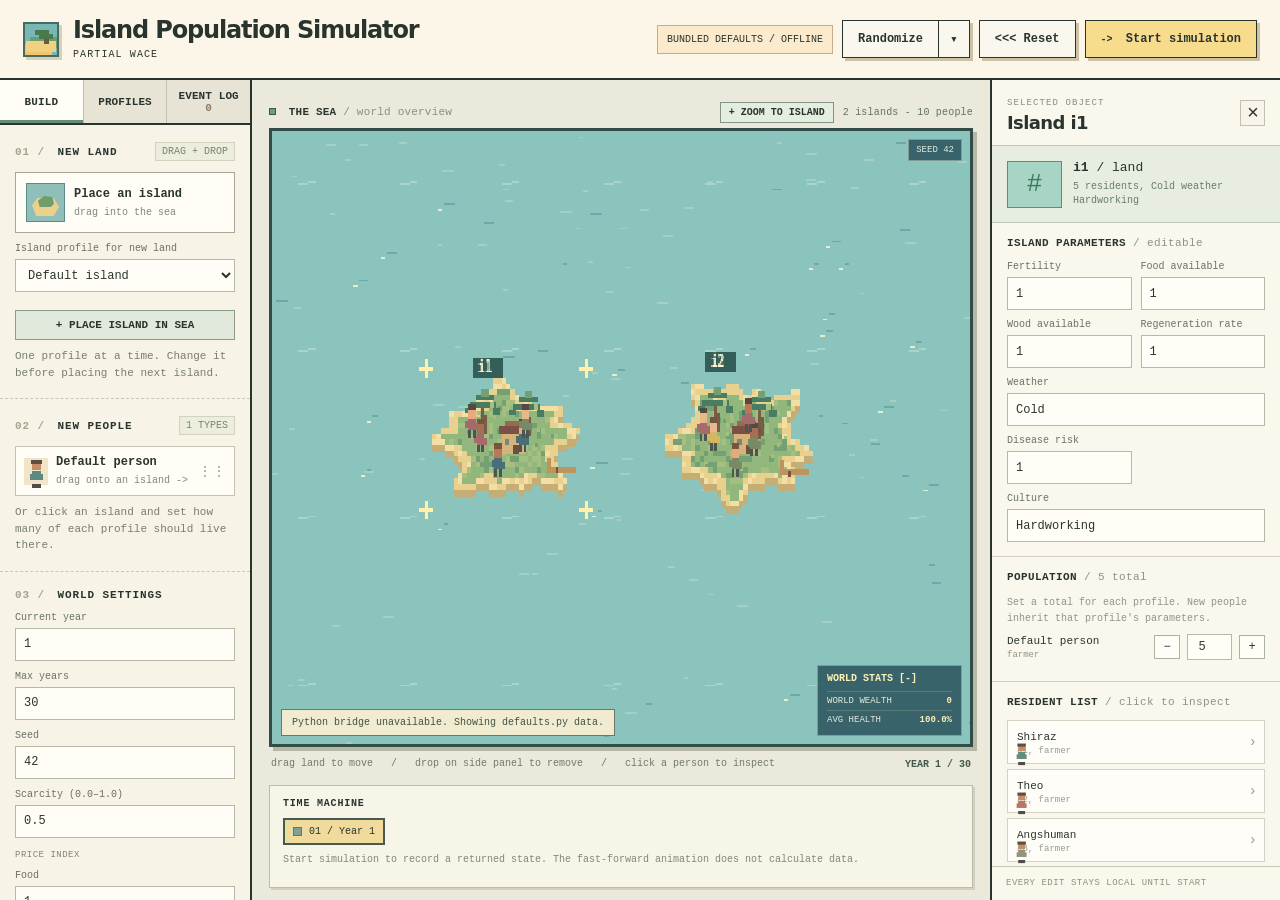
==== src/index.html @ 47e4a6b8 "Reorganisation. Unifying the team's work and beginning to work on the 'new backend'" ====
<!doctype html>
<html lang="en">
<head>
  <meta charset="UTF-8" />
  <meta name="viewport" content="width=device-width, initial-scale=1" />
  <meta name="theme-color" content="#f4eedc" />
  <title>Partial Wace Island Simulator</title>
  <link rel="stylesheet" href="./styles.css" />
</head>
<body>
  <div id="app">
    <header class="masthead">
      <div class="brand"><div class="brand-stamp" aria-hidden="true"><i></i><i></i><i></i></div><div><h1>Island Population Simulator</h1><div class="subbrand">PARTIAL WACE</div></div></div>
      <div class="header-actions">
        <div id="connectionStatus" class="status-tag">CONNECTING...</div>

        <div class="randomize-wrap">
          <button id="randomizeBtn" class="btn btn-subtle" type="button">
            Randomize
          </button>

          <button
            id="randomizeOptionsBtn"
            class="randomize-options"
            type="button"
            aria-label="Randomizer settings"
            aria-expanded="false"
            aria-controls="randomizePanel"
          >▾</button>

          <div id="randomizePanel" class="randomize-panel" hidden></div>
        </div>

        <button id="resetBtn" class="btn btn-subtle" type="button"><<< Reset</button>
        <button id="startBtn" class="btn btn-start" type="button">
          <span class="play-icon">>>></span> Start simulation
        </button>
      </div>
    </header>
    <main class="workspace">
      <aside class="sidebar sidebar-left" id="leftPanel">
        <nav class="side-tabs" aria-label="Workspace tabs">
          <button class="tab active" data-tab="build" type="button">BUILD</button>
          <button class="tab" data-tab="profiles" type="button">PROFILES</button>
          <button class="tab" data-tab="events" type="button">EVENT LOG <span id="logCount" class="tab-count">0</span></button>
        </nav>
        <div id="leftContent" class="side-scroll"></div>
      </aside>
      <section class="center-stage" aria-label="Island simulation">
        <div class="map-head">
          <div>
            <span class="map-light"></span>
            <b>THE SEA</b>
            <span class="dim">/ world overview</span>
          </div>

          <div class="map-head-right">
            <button id="zoomBtn" class="small-btn" type="button" disabled>
              + ZOOM TO ISLAND
            </button>

            <div id="mapSummary" class="map-meta">
              0 islands, 0 people
            </div>
          </div>
        </div>
        <div id="mapFrame" class="map-frame" tabindex="0" aria-label="Editable pixel art map. Drop island or people profiles here. Drag islands to move or into a sidebar to delete.">
          <canvas id="seaCanvas" width="480" height="330" aria-label="Pixel map of the islands"></canvas>
          <div id="mapMessage" class="map-message" hidden></div>
          <div id="mapCorner" class="map-corner">WORLD 01, NOT RUNNING</div>          
          <div id="worldStats" class="world-stats">

            <button
              id="worldStatsToggle"
              class="world-stats-toggle"
              type="button"
              aria-expanded="true"
              aria-controls="worldStatsBody"
            >
              WORLD STATS [-]
            </button>

            <div id="worldStatsBody" class="world-stats-body">

              <div>
                <span>WORLD WEALTH</span>
                <strong id="worldWealth">0</strong>
              </div>

              <div>
                <span>AVG HEALTH</span>
                <strong id="worldHealth">-</strong>
              </div>

            </div>

          </div>
          <div id="mapLoading" class="sim-overlay" hidden><span class="blink">» »</span> SIMULATING <span class="blink">» »</span><small>Waiting for a new state from Python...</small></div>
          <div id="emptyHint" class="empty-hint" hidden>DRAG AN ISLAND HERE<br/><span>OR USE THE + PLACE BUTTON</span></div>
        </div>
        <div class="map-foot"><div class="map-foot-help">drag land to move &nbsp; / &nbsp; drop on side panel to remove &nbsp; / &nbsp; click a person to inspect</div><div id="yearLabel">YEAR 1 / 30</div></div>
        <div class="timeline-panel">
          <div class="timeline-header"><div><b>TIME MACHINE</b></div><button id="restoreBtn" class="small-btn" hidden>RESTORE THIS STATE</button></div>
          <div id="timeline" class="timeline"></div>
          <div id="timelineNote" class="timeline-note">Start the simulation to make a new snapshot. The little people are only actors; Python decides what happens.</div>
        </div>
      </section>
      <aside class="sidebar sidebar-right" id="rightPanel">
        <div class="inspector-top"><div><span class="eyebrow">SELECTED OBJECT</span><h2 id="inspectorTitle">Inspector</h2></div><button id="closeInspector" title="Clear selection" type="button">×</button></div>
        <div class="side-scroll" id="inspectorContent"></div>
        <div class="side-footer" id="inspectFoot">CLICK A PATCH OF LAND TO EDIT</div>
      </aside>
    </main>
    <div id="toast" class="toast" role="status" aria-live="polite" hidden></div>
  </div>
  <script type="module" src="./app.js"></script>
</body>
</html>
---- src/styles.css ----
:root{--paper:#f7f2e4;--paper2:#efe9d5;--ink:#2a342e;--muted:#777e72;--edge:#c2c1af;--deep:#405d58;--sea:#79b5b0;--accent:#e3b966;--lemon:#f7dc8e;--rose:#cf8a76;--white:#fffdf6;--light:#e3decf;--mono:ui-monospace,SFMono-Regular,Consolas,"Liberation Mono",monospace;--sans:system-ui,-apple-system,BlinkMacSystemFont,"Segoe UI",sans-serif}
*{box-sizing:border-box}html,body{height:100%;margin:0}body{background:var(--paper);color:var(--ink);font-family:var(--sans);font-size:13px}button,input,select,textarea{font:inherit}button{color:inherit;cursor:pointer}button:disabled{cursor:not-allowed;opacity:.45}button:focus-visible,input:focus-visible,select:focus-visible,textarea:focus-visible{outline:2px solid #326a87;outline-offset:2px}#app{height:100vh;min-height:640px;display:flex;flex-direction:column}.masthead{height:80px;min-height:80px;border-bottom:2px solid var(--ink);display:flex;align-items:center;justify-content:space-between;padding:0 23px;gap:12px;background:#fbf6e7}.brand{display:flex;align-items:center;gap:14px}.brand h1{font-size:24px;line-height:1.05;letter-spacing:-1.15px;font-weight:850;margin:0}.brand-star{font:16px var(--mono);vertical-align:top;color:#b17e50;margin-left:6px}.brand-stamp{height:35px;width:36px;position:relative;background:#79b7b7;border:2px solid #466b61;box-shadow:3px 3px 0 #d7d0b8;overflow:hidden}.brand-stamp i{display:block;position:absolute;width:30px;height:11px;background:#f0d181;bottom:3px;left:1px;box-shadow:4px -4px 0 #6a9e71,-4px 3px 0 #f2c56d}.brand-stamp i:nth-child(2){height:11px;width:5px;background:#705840;left:19px;bottom:11px;box-shadow:none}.brand-stamp i:nth-child(3){height:5px;width:14px;background:#487b4c;left:10px;bottom:20px;box-shadow:4px 4px 0 #487b4c}.subbrand{font:10px var(--mono);letter-spacing:1.1px;margin-top:5px}.ver{color:var(--muted)}.header-actions{display:flex;align-items:center;gap:9px}.status-tag{font:10px var(--mono);border:1px solid var(--edge);padding:8px 9px;background:#e6e4d7;white-space:nowrap}.status-tag.online{background:#dcebd8;border-color:#9fac9d}.status-tag.offline{background:#fbebcc;border-color:#c7ad83}.status-tag.busy{background:#dae4e4;border-color:#90afae}.btn{border:1.5px solid var(--ink);padding:11px 15px;font-family:var(--mono);font-size:12px;font-weight:700;box-shadow:3px 3px 0 #ccc2a5;white-space:nowrap;border-radius:0}.btn:active{box-shadow:0 0 0;transform:translate(2px,2px)}.btn-subtle{background:#faf8ee}.btn-start{background:var(--lemon);min-width:164px}.btn-start:hover{background:#ffdf7a}.play-icon{margin-right:6px;font-size:10px}
.workspace{display:grid;grid-template-columns:252px minmax(0,1fr) 290px;min-height:0;flex:1}.sidebar{min-width:0;background:#f7f3e7;display:flex;flex-direction:column;min-height:0}.sidebar-left{border-right:2px solid var(--ink)}.sidebar-right{border-left:2px solid var(--ink);background:#faf7ed}.side-tabs{display:flex;flex-wrap:nowrap;border-bottom:2px solid var(--ink);height:45px;min-height:45px}.tab{background:#e8e4d5;border:0;border-right:1px solid #c4c0b0;flex:1;min-width:0;font:700 11px var(--mono);letter-spacing:.1px}.tab:last-child{border-right:0}.tab.active{background:var(--white);box-shadow:inset 0 -3px 0 #658b72}.tab-count{color:#8e7865}.side-scroll{overflow:auto;min-height:0;flex:1;scrollbar-width:thin;scrollbar-color:#b5b3a5 transparent}.side-footer{border-top:1px solid #c9c7b8;padding:11px 14px;font:9px var(--mono);letter-spacing:.5px;color:#8e907d;min-height:34px}.section{padding:17px 15px;border-bottom:1px dashed #c9c8b8}.section-head{display:flex;justify-content:space-between;align-items:center;margin-bottom:11px;gap:8px}.section-title{font:700 11px var(--mono);letter-spacing:.9px}.section-title .num{color:#a2a58f;margin-right:5px}.section-note{font:11px/1.5 var(--mono);color:var(--muted);margin:8px 0 0}.place-card{background:#fffdf5;border:1.5px solid #a6a795;padding:10px;display:flex;gap:9px;align-items:center;cursor:grab;user-select:none}.place-card:active,.person-tool:active{cursor:grabbing}.place-card:hover,.person-tool:hover{background:#fbf3d9;border-color:#6f7d66}.tile-icon{width:39px;height:39px;min-width:39px;position:relative;overflow:hidden;background:#8fbfb8;border:1px solid #5a8d89;image-rendering:pixelated}.tile-icon.land:before{content:"";position:absolute;width:27px;height:18px;background:#ead18c;left:5px;top:14px;clip-path:polygon(0 40%,20% 0,80% 0,100% 50%,80% 100%,15% 100%)}.tile-icon.land:after{content:"";position:absolute;left:11px;top:12px;width:16px;height:11px;background:#719d6b;clip-path:polygon(10% 100%,0 40%,40% 0,90% 10%,100% 70%,80% 100%)}.tile-icon.person{background:#f1deae;border-color:#bbb396}.tile-icon.person:before{content:"";position:absolute;top:8px;left:14px;width:10px;height:9px;background:#d9966d;box-shadow:0 9px 0 #597c74,-5px 11px 0 -1px #597c74,5px 11px 0 -1px #597c74,0 19px 0 -2px #494b43}.tile-icon.person:after{content:"";position:absolute;top:5px;left:14px;height:5px;width:11px;background:#594c3b}.place-card strong,.person-tool strong{font:700 12px var(--mono);display:block}.place-card small,.person-tool small{font:10px/1.3 var(--mono);color:#83877c;display:block;margin-top:5px}.row-field{display:block;margin:10px 0}.field-label{font:10px var(--mono);color:#6a7167;display:block;margin-bottom:5px}.field-input{height:33px;width:100%;padding:6px 8px;background:#fffdf6;border:1px solid #b7b9a7;border-radius:0;color:var(--ink);min-width:0;font:12px var(--mono)}.field-input:disabled{background:#ebe9df}.field-input:focus{border-color:#47808c;outline:1px solid #47808c}.full-btn{width:100%;background:#e1e9dc;border:1px solid #8b9d87;padding:8px 9px;text-align:center;font:700 11px var(--mono);margin-top:8px}.full-btn:hover{background:#d1e3d0}.tiny-btn{background:var(--white);border:1px solid #abb1a3;padding:4px 7px;font:12px var(--mono);min-width:26px}.tiny-btn:hover{background:var(--lemon)}.tiny-btn.danger:hover{background:#f4c6b8}.person-tool{background:#fffdf5;border:1px solid #c4c3b1;padding:8px;display:flex;gap:8px;align-items:center;margin-bottom:6px;cursor:grab}.person-tool .mini-person{position:relative;display:block;min-width:24px;width:24px;height:27px;background:#f0e5c9}.mini-person:after{content:"";position:absolute;top:4px;left:8px;background:var(--skin,#c78d69);width:9px;height:8px;box-shadow:0 9px 0 var(--shirt,#6c9486),-3px 11px 0 -1px var(--shirt,#6c9486),3px 11px 0 -1px var(--shirt,#6c9486),-2px 20px 0 -2px #504c48,2px 20px 0 -2px #504c48}.mini-person:before{content:"";position:absolute;top:2px;left:7px;background:var(--hair,#5d4e41);width:11px;height:4px;z-index:1}.grow{flex:1;min-width:0}.ellipsis{white-space:nowrap;overflow:hidden;text-overflow:ellipsis}.divider-line{border-top:1px dashed #c4c5b7;margin:12px 0}.muted{color:var(--muted)}.eyebrow{font:9px var(--mono);letter-spacing:1.1px;color:#888d7c}.profile-row{padding:10px;border:1px solid #c3c1b0;background:#fffdf5;margin-bottom:7px}.profile-header{display:flex;justify-content:space-between;gap:8px;align-items:center}.profile-kind{font:9px var(--mono);background:#e9e9dd;padding:3px 5px;color:#696e5d}.profile-actions{display:flex;gap:4px}.profile-form{padding-top:8px}.profile-form label{margin-top:7px}.profile-meta{font:10px/1.45 var(--mono);color:#85877a}.add-profile{border:1px dashed #8a9c8b;width:100%;height:35px;background:transparent;font:700 11px var(--mono);margin-top:7px}.add-profile:hover{background:#e7ebdf}.sidebar-delete-zone{outline:5px solid #d5a795;outline-offset:-5px;background:#f7e5dd!important}
.center-stage{min-width:0;min-height:0;display:flex;flex-direction:column;padding:16px 17px 12px;background:#eae9db;gap:0}.map-head{display:flex;align-items:center;justify-content:space-between;min-height:32px;font:11px var(--mono);letter-spacing:.2px}.map-light{display:inline-block;width:7px;height:7px;background:#719b79;border:1px solid #385947;margin-right:6px}.map-head .dim{color:#8a8f82}.map-meta{font:10px var(--mono);color:#617166}.map-frame{position:relative;flex:1;min-height:270px;overflow:hidden;background:#86bab6;border:3px solid #324c47;box-shadow:4px 4px 0 #b5b8a6;touch-action:none;cursor:crosshair}.map-frame.drop-target{outline:4px dashed #fff0b6;outline-offset:-13px}#seaCanvas{display:block;width:100%;height:100%;image-rendering:pixelated;image-rendering:crisp-edges}.map-corner{pointer-events:none;position:absolute;right:8px;top:8px;color:#e7ecda;background:#315963e8;padding:5px 7px;font:9px var(--mono);border:1px solid #819c94}.map-foot{display:flex;justify-content:space-between;gap:10px;align-items:center;padding:10px 2px 14px;font:10px var(--mono);color:#70796f}.map-foot-help{line-height:1.4}#yearLabel{white-space:nowrap;color:#415a4b;font-weight:700}.empty-hint{position:absolute;top:45%;left:50%;transform:translate(-50%,-50%);color:#204851;text-shadow:1px 1px #d3e8d7;text-align:center;font:bold 15px/1.7 var(--mono);pointer-events:none}.empty-hint span{font-size:9px}.map-message{pointer-events:none;position:absolute;left:9px;bottom:8px;background:#faf0d2eb;color:#415146;border:1px solid #6a7969;padding:7px 10px;font:10px var(--mono)}.sim-overlay{position:absolute;top:14px;left:50%;transform:translateX(-50%);background:#f7df9ce9;padding:10px 16px;border:2px solid #5c5b49;box-shadow:3px 3px #344746;font:700 14px var(--mono);white-space:nowrap;text-align:center;pointer-events:none}.sim-overlay small{display:block;font:10px var(--mono);margin-top:5px;color:#645e53}.blink{animation:blink .4s steps(1) infinite}@keyframes blink{50%{opacity:0}}.timeline-panel{background:#f7f4e8;border:1px solid #b8bdb0;box-shadow:2px 2px 0 #d4d0ba;padding:12px 13px 10px;min-height:103px}.timeline-header{font:10px var(--mono);display:flex;align-items:center;justify-content:space-between}.timeline-header b{letter-spacing:.8px}.timeline-header span{color:#989c8e}.small-btn{border:1px solid #819485;background:#e5eede;padding:4px 8px;font:bold 10px var(--mono)}.timeline{display:flex;gap:6px;overflow-x:auto;min-height:36px;padding:9px 0 2px}.timeline-step{flex:0 0 auto;display:flex;align-items:center;gap:7px;border:1px solid #9cae99;background:#e4e8d9;font:10px var(--mono);padding:7px 9px}.timeline-step:before{content:"";width:7px;height:7px;background:#82a18f;border:1px solid #65766c}.timeline-step.current{border:2px solid #485b50;background:#f0db9d;padding:6px 8px}.timeline-step.viewing{border:2px dashed #4a7474;padding:6px 8px}.timeline-note{color:#81877a;font:10px/1.45 var(--mono);margin-top:6px;min-height:14px}
.inspector-top{height:66px;min-height:66px;border-bottom:1px solid #c9c6b9;display:flex;align-items:center;justify-content:space-between;padding:10px 15px}.inspector-top h2{font-size:18px;letter-spacing:-.6px;line-height:1.1;margin:5px 0 0}.inspector-top button{border:1px solid #c1bfb0;background:#f8f4e9;font:20px var(--mono);width:25px;height:26px}.inspector-hero{padding:14px 15px;background:#e7eee0;border-bottom:1px solid #bfc8b9;display:flex;gap:11px;align-items:center}.inspector-hero .hero-info{min-width:0}.inspector-hero .hero-info strong{display:block;font:700 13px var(--mono)}.inspector-hero .hero-info small{display:block;font:10px/1.4 var(--mono);color:#687c6b;margin-top:5px}.hero-swatch{height:47px;width:55px;display:grid;place-items:center;background:#a7d4c4;border:1px solid #68877d;color:#3c7b60;font:26px var(--mono)}.hero-swatch.agent{background:#f4e2bf}.inspector-section{padding:14px 15px;border-bottom:1px solid #d4d1c4}.inspector-section h3{font:700 11px var(--mono);letter-spacing:.4px;margin:0 0 12px}.inspector-section h3 span{color:#8d9385;font-weight:400}.inspect-pair{display:flex;justify-content:space-between;gap:7px;align-items:center;margin:9px 0}.inspect-pair .key{font:10px var(--mono);color:#68746a}.inspect-pair .value{font:700 11px var(--mono)}.form-grid{display:grid;grid-template-columns:1fr 1fr;gap:9px}.form-grid .row-field{margin:0}.form-grid .row-field.span2{grid-column:1/-1}.divider-caption{font:9px var(--mono);letter-spacing:.5px;color:#818678;margin:12px 0 8px}.population-row{display:flex;justify-content:space-between;align-items:center;gap:6px;padding:7px 0;border-bottom:1px dashed #d6d5c8}.population-row:last-child{border-bottom:0}.population-title{font:11px var(--mono);min-width:0}.population-title small{display:block;font:9px var(--mono);color:#919387;margin-top:3px}.stepper{display:flex;align-items:center;gap:7px}.stepper strong{font:12px var(--mono);min-width:17px;text-align:center}.person-item{display:flex;align-items:center;gap:8px;border:1px solid #d3d2c4;background:#fffdf7;padding:7px;margin-bottom:5px;cursor:pointer}.person-item:hover{border-color:#839e84;background:#f0f2e7}.person-item .mini-person{transform:scale(.77);margin:-3px}.person-item strong{font:11px var(--mono)}.person-item small{display:block;font:9px var(--mono);color:#979a8f;margin-top:3px}.mini-arrow{margin-left:auto;color:#9a9b8d;font:14px var(--mono)}.danger-btn{color:#924b42;background:#f9e6df;border:1px solid #d09e92;font:700 11px var(--mono);padding:8px 10px;width:100%}.danger-btn:hover{background:#f0c8ba}.subtle-note{font:10px/1.6 var(--mono);color:#929486}.no-selection{text-align:center;padding:54px 22px;color:#6e776d;font:12px/1.7 var(--mono)}.no-selection .ascii{font-size:37px;color:#a8b89f}.island-entry{display:flex;justify-content:space-between;align-items:center;border:1px solid #cbcbbd;padding:8px;background:#fffcf3;margin-top:6px}.island-entry button{border:0;background:transparent;text-align:left;font:11px var(--mono);flex:1}.island-entry button:hover{text-decoration:underline}.event-card{padding:11px;background:#fffcf3;border:1px solid #d0cfc1;margin-bottom:7px}.event-card .event-meta{font:9px var(--mono);color:#8d9286;margin-bottom:7px}.event-card .event-title{font:700 11px var(--mono);margin-bottom:6px}.event-card .event-text{font:11px/1.65 var(--mono);color:#555f57;overflow-wrap:anywhere}.event-card button.agent-link{border:0;padding:0;background:transparent;color:#397b7b;text-decoration:underline;font:inherit}.event-card button.agent-link:hover{color:#a65d4b}.filter-row{display:flex;gap:6px}.filter-row .field-input{width:100%}.toast{position:fixed;bottom:22px;left:50%;transform:translateX(-50%);background:#34483f;color:#fff6dc;padding:12px 16px;border:2px solid #eed9a0;box-shadow:4px 4px 0 #a3b3a3;font:12px var(--mono);z-index:1000;max-width:min(640px,90vw);text-align:center}.badge-counter{display:inline-block;background:#eceddc;color:#788472;font:10px var(--mono);padding:3px 6px;border:1px solid #d1d4bd}.disabled-mask{opacity:.55;pointer-events:none}
@media(max-width:1120px){.workspace{grid-template-columns:220px minmax(0,1fr) 258px}.center-stage{padding:11px 10px 9px}.map-foot-help{font-size:9px}.section{padding:14px 11px}.inspector-section{padding:12px 11px}}@media(max-width:850px){#app{min-height:100vh;height:auto}.masthead{padding:11px;height:auto;min-height:70px;flex-wrap:wrap}.brand h1{font-size:21px}.workspace{display:grid;grid-template-columns:220px minmax(0,1fr);min-height:920px}.sidebar-left{grid-column:1;grid-row:1 / span 2}.center-stage{grid-column:2;grid-row:1;min-height:620px}.sidebar-right{grid-column:2;grid-row:2;border-top:2px solid #35493f;border-left:0;min-height:360px}.sidebar-right .side-scroll{max-height:480px}.side-scroll{max-height:none}.map-frame{min-height:340px}.map-foot-help{display:none}}@media(max-width:560px){.workspace{display:flex;flex-direction:column}.sidebar-left{border-right:0;border-bottom:2px solid var(--ink);min-height:295px;max-height:330px}.center-stage{min-height:520px}.sidebar-right{min-height:290px}.masthead{gap:13px}.header-actions{width:100%;justify-content:space-between}.btn{padding:10px}.map-frame{min-height:330px}.side-footer{display:none}}

.form-grid > .span2{grid-column:1 / -1}

/* Floating pixel-art island during dragging */
.island-drag-preview {
  position: fixed;
  z-index: 2000;
  pointer-events: none;
  image-rendering: pixelated;
  image-rendering: crisp-edges;
  background: transparent;
}

/* Red island when it will be deleted */
.island-drag-preview.delete-preview {
  filter:
    grayscale(1)
    sepia(1)
    saturate(6)
    hue-rotate(300deg)
    drop-shadow(3px 3px 0 #aa3028);
}

/* RANDOMIZE BUTTON */

.randomize-wrap {
  position: relative;
  display: inline-flex;
  align-items: stretch;
  z-index: 50;
  box-shadow: 3px 3px 0 #ccc2a5;
}

.randomize-wrap .btn {
  box-shadow: none;
  border-right: 0;
}

.randomize-wrap .btn:active {
  transform: none;
}

.randomize-options {
  border: 1.5px solid var(--ink);
  background: #faf8ee;
  padding: 0 11px;
  font: 700 13px var(--mono);
}

.randomize-options:hover,
.randomize-wrap .btn:hover {
  background: #f4e6b9;
}

/* ATTACHED SETTINGS PANEL */

.randomize-panel {
  position: absolute;
  top: calc(100% + 9px);
  right: 0;
  width: min(410px, calc(100vw - 22px));
  max-height: min(72vh, 720px);
  overflow-y: auto;
  background: #fbf7ea;
  border: 2px solid var(--ink);
  box-shadow: 4px 4px 0 #c6bea6;
  padding: 10px;
  font: 11px var(--mono);
  white-space: normal;
  text-align: left;
}

.randomize-panel[hidden] {
  display: none;
}

.rng-title {
  display: flex;
  justify-content: space-between;
  align-items: center;
  border-bottom: 1px solid #aaa997;
  padding: 3px 0 10px;
  margin-bottom: 8px;
}

.rng-title b {
  font-size: 12px;
  letter-spacing: .4px;
}

.rng-title button {
  border: 1px solid #a8a899;
  background: #fffdf6;
  width: 25px;
  height: 25px;
  font: 17px var(--mono);
}

.rng-help {
  font: 10px/1.5 var(--mono);
  color: #81877a;
  margin: 7px 0 12px;
}

.randomize-panel details {
  border: 1px solid #c9c7b8;
  margin: 7px 0;
  padding: 8px;
  background: #fffdf6;
}

.randomize-panel summary {
  cursor: pointer;
  font: 700 11px var(--mono);
  padding: 4px 2px;
}

.randomize-panel details > b {
  display: block;
  font-size: 10px;
  margin: 12px 0 7px;
  color: #667567;
}

.rng-rule {
  display: grid;
  grid-template-columns: 1fr;
  gap: 6px;
  border-top: 1px dashed #d5d3c6;
  padding: 9px 2px;
}

.rng-rule-name {
  font: 11px var(--mono);
  color: #455449;
}

.rng-rule-name input[type="checkbox"] {
  vertical-align: middle;
}

.rng-controls {
  display: flex;
  flex-wrap: wrap;
  align-items: center;
  gap: 6px;
  font: 10px var(--mono);
  color: #81877a;
}

.rng-input {
  min-width: 0;
  height: 28px;
  background: #fffdf6;
  border: 1px solid #adaf9e;
  padding: 4px 6px;
  font: 11px var(--mono);
  color: var(--ink);
  border-radius: 0;
}

.rng-controls > .rng-input {
  max-width: 96px;
}

.rng-controls > input[type="text"] {
  flex: 1;
  max-width: none;
}

.rng-rule > .rng-input {
  width: 100%;
}

.rng-toggle {
  display: block;
  padding: 8px 3px;
  font: 11px var(--mono);
}

.rng-weight {
  display: flex;
  align-items: center;
  justify-content: space-between;
  gap: 10px;
  padding: 6px 2px;
  border-bottom: 1px dashed #d5d3c6;
}

.rng-weight span {
  overflow: hidden;
  text-overflow: ellipsis;
}

.rng-weight .rng-input {
  width: 62px;
  flex-shrink: 0;
}

.rng-restore {
  display: block;
  width: 100%;
  margin-top: 10px;
  padding: 9px;
  border: 1px solid #899b87;
  background: #e4eadc;
  font: 700 11px var(--mono);
}

.rng-restore:hover {
  background: #d5e4d0;
}

@media (max-width: 680px) {
  .header-actions {
    flex-wrap: wrap;
  }
}

/* PIXEL MAP ZOOM */

.map-head {
  gap: 8px;
  flex-wrap: wrap;
}

.map-head-right {
  display: flex;
  align-items: center;
  justify-content: flex-end;
  gap: 9px;
  flex-wrap: wrap;
}

#zoomBtn {
  white-space: nowrap;
  font-size: 10px;
}

#seaCanvas {
  transform-origin: 0 0;
  image-rendering: pixelated;
}

#mapFrame {
  overflow: hidden;
}

/* WORLD STATISTICS */


/* WORLD STATISTICS */

.world-stats {
  position: absolute;
  bottom: 8px;
  right: 8px;
  top: auto;
  min-width: 145px;
  background: #315963e8;
  border: 1px solid #819c94;
  color: #e7ecda;
  font: 9px var(--mono);
  z-index: 5;
  pointer-events: auto;
}

.world-stats-toggle {
  display: block;
  width: 100%;
  padding: 7px 9px;
  border: 0;
  background: transparent;
  color: #fff0b6;
  text-align: left;
  font: 700 10px var(--mono);
  cursor: pointer;
}

.world-stats-toggle:hover {
  background: #456b70;
}

.world-stats-body {
  padding: 0 9px 6px;
}

.world-stats-body[hidden] {
  display: none;
}

.world-stats-body > div {
  display: flex;
  justify-content: space-between;
  gap: 13px;
  padding: 4px 0;
  border-top: 1px solid #597b7a;
}

.world-stats-body strong {
  color: #fff0b6;
  font-weight: 700;
}

/* CENTRE THE PERSON SPRITE IN THE INSPECTOR */

.hero-swatch.agent {
  display: grid;
  place-items: center;
}

.hero-swatch.agent .mini-person {
  position: relative;
  display: block;
  width: 24px;
  height: 27px;
  min-width: 24px;
  transform: scale(1.4);
  transform-origin: center center;
}


/* PERSON HEALTH AND WEALTH SUMMARY */

.agent-vitals {
  display: flex;
  flex-wrap: wrap;
  gap: 5px;
  margin-top: 9px;
}

.agent-vital {
  display: flex;
  flex-direction: column;
  gap: 4px;
  background: #fffdf6;
  border: 1px solid #b7c2b2;
  padding: 5px 7px;
  min-width: 67px;
}

.agent-vital span {
  color: #748372;
  font: 9px var(--mono);
}

.agent-vital b {
  color: #375b4b;
  font: 700 13px var(--mono);
}


/* PERSON TRUST RELATIONSHIPS */

.trust-panel {
  padding: 11px 15px;
  background: #e7eee0;
  border-bottom: 1px solid #bfc8b9;
}

.trust-heading {
  display: flex;
  justify-content: space-between;
  align-items: center;
  margin-bottom: 9px;
  font: 11px var(--mono);
}

.trust-heading strong {
  color: #375b4b;
}

.trust-heading span {
  color: #849183;
  font-size: 9px;
}

.trust-row {
  display: flex;
  justify-content: space-between;
  align-items: center;
  gap: 10px;
  padding: 7px 8px;
  margin-bottom: 4px;
  background: #fffdf6;
  border: 1px solid #cbd2c4;
}

.trust-person-info {
  min-width: 0;
}

.trust-person-link {
  display: block;
  border: none;
  padding: 0;
  background: transparent;
  color: #397b7b;
  text-align: left;
  font: 700 11px var(--mono);
  cursor: pointer;
}

.trust-person-link:hover {
  text-decoration: underline;
}

.trust-person-info small {
  display: block;
  margin-top: 3px;
  font: 9px var(--mono);
  color: #92998c;
}

.trust-score {
  flex-shrink: 0;
  font: 700 12px var(--mono);
  color: #375b4b;
}

.trust-empty {
  padding: 9px;
  background: #fffdf6;
  border: 1px solid #cbd2c4;
  color: #879083;
  font: 10px var(--mono);
}
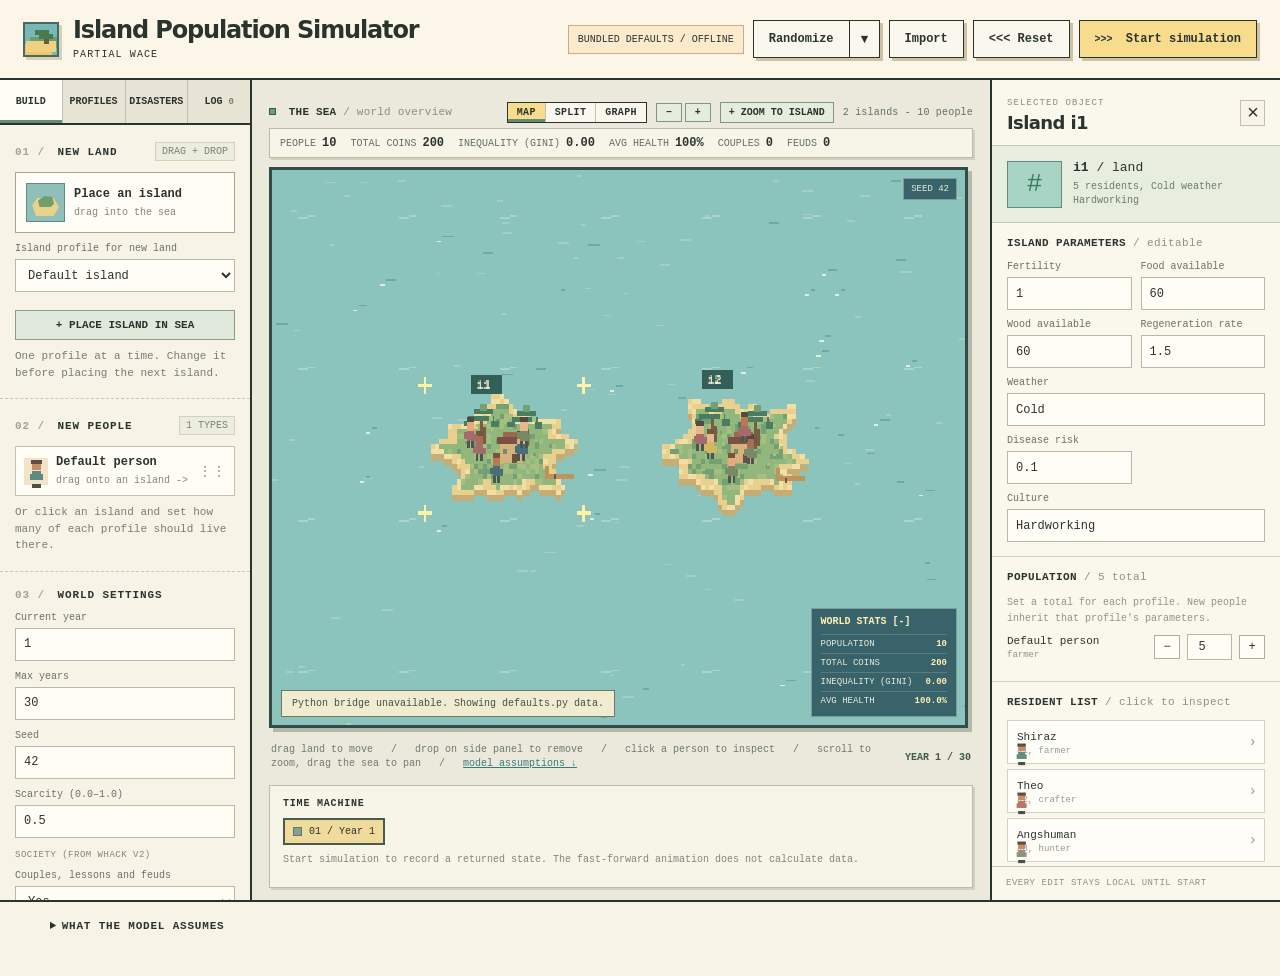
==== commit 73d0171f: "Final reorganisation of our current version." ====
--- a/src/index.html
+++ b/src/index.html
@@ -6,6 +6,7 @@
   <meta name="theme-color" content="#f4eedc" />
   <title>Partial Wace Island Simulator</title>
   <link rel="stylesheet" href="./styles.css" />
+  <link rel="stylesheet" href="./merge.css" />
 </head>
 <body>
   <div id="app">
@@ -31,6 +32,9 @@
           <div id="randomizePanel" class="randomize-panel" hidden></div>
         </div>
 
+        <button id="importBtn" class="btn btn-subtle" type="button" title="Load a world from a .json file, e.g. data/seven_islands.json (7 islands, 94 people)">Import</button>
+        <input id="importFile" type="file" accept=".json,application/json" hidden />
+
         <button id="resetBtn" class="btn btn-subtle" type="button"><<< Reset</button>
         <button id="startBtn" class="btn btn-start" type="button">
           <span class="play-icon">>>></span> Start simulation
@@ -42,7 +46,8 @@
         <nav class="side-tabs" aria-label="Workspace tabs">
           <button class="tab active" data-tab="build" type="button">BUILD</button>
           <button class="tab" data-tab="profiles" type="button">PROFILES</button>
-          <button class="tab" data-tab="events" type="button">EVENT LOG <span id="logCount" class="tab-count">0</span></button>
+          <button class="tab" data-tab="disasters" type="button" title="Plague, disease, drought, tsunami, storm">DISASTERS <span id="disasterCount" class="tab-count" hidden>0</span></button>
+          <button class="tab" data-tab="events" type="button" title="Event log">LOG <span id="logCount" class="tab-count">0</span></button>
         </nav>
         <div id="leftContent" class="side-scroll"></div>
       </aside>
@@ -55,6 +60,17 @@
           </div>
 
           <div class="map-head-right">
+            <div class="view-tabs" role="tablist" aria-label="What to show in the centre">
+              <button class="view-tab active" data-view="map" role="tab" type="button" title="Island map only">MAP</button>
+              <button class="view-tab" data-view="split" role="tab" type="button" title="Map and relationship graph side by side">SPLIT</button>
+              <button class="view-tab" data-view="graph" role="tab" type="button" title="Relationship graph only">GRAPH</button>
+            </div>
+
+            <span class="zoom-ctl" id="mapZoomCtl" role="group" aria-label="Zoom the map">
+              <button id="zoomOutBtn" class="small-btn" type="button" title="Zoom out (or scroll the mouse wheel over the map)" aria-label="Zoom out">&minus;</button>
+              <button id="zoomInBtn" class="small-btn" type="button" title="Zoom in (or scroll the mouse wheel over the map)" aria-label="Zoom in">+</button>
+            </span>
+
             <button id="zoomBtn" class="small-btn" type="button" disabled>
               + ZOOM TO ISLAND
             </button>
@@ -64,6 +80,8 @@
             </div>
           </div>
         </div>
+        <div id="statsStrip" class="stats-strip" aria-live="off"></div>
+        <div id="stageViews" class="stage-views" data-view="map">
         <div id="mapFrame" class="map-frame" tabindex="0" aria-label="Editable pixel art map. Drop island or people profiles here. Drag islands to move or into a sidebar to delete.">
           <canvas id="seaCanvas" width="480" height="330" aria-label="Pixel map of the islands"></canvas>
           <div id="mapMessage" class="map-message" hidden></div>
@@ -83,8 +101,18 @@
             <div id="worldStatsBody" class="world-stats-body">
 
               <div>
-                <span>WORLD WEALTH</span>
+                <span>POPULATION</span>
+                <strong id="worldPopulation">0</strong>
+              </div>
+
+              <div>
+                <span>TOTAL COINS</span>
                 <strong id="worldWealth">0</strong>
+              </div>
+
+              <div title="Gini coefficient of coin holdings: 0 = equal, towards 1 = a few hold nearly everything">
+                <span>INEQUALITY (GINI)</span>
+                <strong id="worldGini">-</strong>
               </div>
 
               <div>
@@ -98,7 +126,34 @@
           <div id="mapLoading" class="sim-overlay" hidden><span class="blink">» »</span> SIMULATING <span class="blink">» »</span><small>Waiting for a new state from Python...</small></div>
           <div id="emptyHint" class="empty-hint" hidden>DRAG AN ISLAND HERE<br/><span>OR USE THE + PLACE BUTTON</span></div>
         </div>
-        <div class="map-foot"><div class="map-foot-help">drag land to move &nbsp; / &nbsp; drop on side panel to remove &nbsp; / &nbsp; click a person to inspect</div><div id="yearLabel">YEAR 1 / 30</div></div>
+        <section id="graphPanel" class="graph-panel" aria-label="Relationship graph" hidden>
+          <div class="graph-bar">
+            <div class="graph-title"><b>WHO IS TIED TO WHOM</b><span id="graphSub" class="dim"></span></div>
+            <div id="graphChips" class="graph-chips" role="group" aria-label="Which kinds of relationship to draw"></div>
+            <div class="graph-controls">
+              <label class="graph-control" title="Trust and distrust lines weaker than this are left out">
+                <span>MIN TRUST</span>
+                <input id="graphMinTrust" type="range" min="0.05" max="0.9" step="0.05" value="0.15" />
+                <output id="graphMinTrustValue">0.15</output>
+              </label>
+              <label class="graph-control">
+                <span>ISLAND</span>
+                <select id="graphIsland" class="graph-select"></select>
+              </label>
+              <span class="zoom-ctl" role="group" aria-label="Zoom the graph">
+                <button id="graphZoomOut" class="small-btn" type="button" title="Zoom out (or scroll the mouse wheel over the graph)" aria-label="Zoom graph out">&minus;</button>
+                <button id="graphZoomIn" class="small-btn" type="button" title="Zoom in (or scroll the mouse wheel over the graph)" aria-label="Zoom graph in">+</button>
+                <button id="graphZoomFit" class="small-btn" type="button" title="Show the whole graph again">FIT</button>
+              </span>
+            </div>
+          </div>
+          <div class="graph-frame">
+            <canvas id="graphCanvas" aria-label="Relationship graph. Click a dot for the person, a line for the relationship."></canvas>
+            <div id="graphEmpty" class="graph-empty" hidden></div>
+          </div>
+        </section>
+        </div>
+        <div class="map-foot"><div class="map-foot-help">drag land to move &nbsp; / &nbsp; drop on side panel to remove &nbsp; / &nbsp; click a person to inspect &nbsp; / &nbsp; scroll to zoom, drag the sea to pan &nbsp; / &nbsp; <a href="#assumptions" id="assumptionsLink">model assumptions &darr;</a></div><div id="yearLabel">YEAR 1 / 30</div></div>
         <div class="timeline-panel">
           <div class="timeline-header"><div><b>TIME MACHINE</b></div><button id="restoreBtn" class="small-btn" hidden>RESTORE THIS STATE</button></div>
           <div id="timeline" class="timeline"></div>
@@ -113,6 +168,13 @@
     </main>
     <div id="toast" class="toast" role="status" aria-live="polite" hidden></div>
   </div>
+  <footer id="assumptions" class="assumptions">
+    <details id="assumptionsBox">
+      <summary>WHAT THE MODEL ASSUMES</summary>
+      <p id="assumeNote" class="assume-note">Loading the model's assumptions...</p>
+      <div id="assumeBody" class="assume-body"></div>
+    </details>
+  </footer>
   <script type="module" src="./app.js"></script>
 </body>
 </html>
--- a/src/merge.css
+++ b/src/merge.css
@@ -0,0 +1,127 @@
+/* ===================================================================
+   MERGED FROM WHACK v2: views, relationship graph, disasters, assumptions.
+   Loaded after styles.css; it only adds to the original look.
+   =================================================================== */
+
+/* four tabs now fit in the left column */
+.side-tabs .tab{font-size:10px;padding:0 2px;letter-spacing:0}
+.side-tabs .tab .tab-count{font-size:9px}
+@media(max-width:1120px){.side-tabs .tab{font-size:9px}}
+
+/* MAP / SPLIT / GRAPH */
+.view-tabs{display:inline-flex;border:1.5px solid var(--ink);background:#faf8ee}
+.view-tab{border:0;border-right:1px solid #c4c0b0;background:transparent;padding:4px 9px;font:700 10px var(--mono);letter-spacing:.3px}
+.view-tab:last-child{border-right:0}
+.view-tab:hover{background:#f4e6b9}
+.view-tab.active{background:var(--lemon);box-shadow:inset 0 -3px 0 #658b72}
+
+.center-stage{container-type:inline-size;container-name:stage}
+.map-foot-help a{color:#397b7b}
+.map-foot-help a:hover{color:#a65d4b}
+
+/* headline numbers, always visible: people, total coins, inequality, health, couples, feuds, disasters */
+.stats-strip{display:flex;flex-wrap:wrap;align-items:center;gap:4px 14px;padding:7px 10px;margin:0 0 9px;background:#f7f4e8;border:1px solid #b8bdb0;box-shadow:2px 2px 0 #d4d0ba;font:10px var(--mono);color:#617166}
+.stats-strip b{color:var(--ink);font-size:12px;font-variant-numeric:tabular-nums}
+.stats-strip .stat-tag{background:#f4c6b8;border:1px solid #c98b78;color:#7a2f22;padding:2px 6px;font-weight:700;letter-spacing:.3px}
+.stats-strip .stat-tag.queued{background:#f7df9c;border-color:#c7ad83;color:#5b4a1f}
+
+.stage-views{flex:1;min-height:0;display:flex;gap:12px;overflow-y:auto;overflow-x:hidden;padding:0 5px 5px 0}
+.stage-views > .map-frame,.stage-views > .graph-panel{flex:1 1 0;min-width:0}
+.stage-views[data-view="graph"] > .graph-panel{min-height:300px}
+.map-frame[hidden],.graph-panel[hidden]{display:none}
+@container stage (max-width: 780px){
+  .stage-views[data-view="split"]{flex-direction:column}
+  .stage-views[data-view="split"] > .map-frame{flex:1 0 270px}
+  .stage-views[data-view="split"] > .graph-panel{flex:1 0 300px}
+}
+
+/* the relationship graph */
+.graph-panel{display:flex;flex-direction:column;min-height:270px;background:#f7f4e8;border:3px solid #324c47;box-shadow:4px 4px 0 #b5b8a6}
+.graph-bar{display:flex;flex-wrap:wrap;align-items:center;gap:7px 12px;padding:8px 10px;border-bottom:2px solid #324c47;background:#efe9d5}
+.graph-title{display:flex;align-items:baseline;gap:8px;font:11px var(--mono);flex:1 1 100%}
+.graph-title b{letter-spacing:.6px}
+.graph-title .dim{color:#8a8f82;font-size:10px}
+.graph-chips{display:flex;flex-wrap:wrap;gap:5px;flex:1 1 auto}
+.graph-chip{display:inline-flex;align-items:center;gap:6px;font:700 10px var(--mono);padding:3px 8px;border:1px solid #b7b9a7;background:var(--white);cursor:pointer}
+.graph-chip i{display:inline-block;width:16px;height:0;border-top:3px solid var(--k)}
+.graph-chip i.dash{border-top-style:dashed}
+.graph-chip small{color:#8a8f82;font-weight:400}
+.graph-chip:hover{background:#fbf3d9}
+.graph-chip.off{opacity:.4;text-decoration:line-through}
+.graph-controls{display:flex;flex-wrap:wrap;align-items:center;gap:6px 12px}
+.graph-control{display:inline-flex;align-items:center;gap:6px;font:9px var(--mono);color:#6a7167}
+.graph-control input[type=range]{width:84px;accent-color:#486b5b}
+.graph-control output{min-width:28px;font:700 10px var(--mono);color:var(--ink)}
+.graph-select{height:26px;font:10px var(--mono);background:var(--white);border:1px solid #b7b9a7;border-radius:0;color:var(--ink);max-width:110px}
+.graph-frame{position:relative;flex:1;min-height:0;background:#fffdf6}
+#graphCanvas{position:absolute;inset:0;width:100%;height:100%;display:block}
+.graph-empty{position:absolute;left:50%;top:50%;transform:translate(-50%,-50%);max-width:78%;text-align:center;pointer-events:none;color:#6e776d;font:11px/1.6 var(--mono);background:#fffdf6e6;padding:10px 14px;border:1px dashed #b7b9a7}
+.graph-empty[hidden]{display:none}
+
+/* DISASTERS tab */
+.disaster-box{background:#fffdf5;border:1px solid #c4c3b1;padding:10px;margin-top:8px}
+.disaster-blurb{font:10px/1.55 var(--mono);color:#6a7167;margin:6px 0 0}
+.scale-row{display:flex;align-items:center;gap:8px}
+.scale-row input[type=range]{flex:1;min-width:0;accent-color:#a65d4b}
+.scale-value{min-width:34px;text-align:right;font:700 12px var(--mono)}
+.scale-effect{margin-top:6px;padding:6px 8px;background:#f9e6df;border:1px solid #d9b2a5;font:10px/1.5 var(--mono);color:#7a2f22}
+.scale-ends{display:flex;justify-content:space-between;font:9px var(--mono);color:#8e907d;margin-top:2px}
+.queue-row{display:flex;align-items:center;gap:8px;padding:7px 8px;margin-bottom:5px;background:#fffcf3;border:1px solid #d0cfc1;font:10px/1.45 var(--mono)}
+.queue-row .grow b{display:block;font-size:11px}
+.queue-row.active{background:#f4e0dc;border-color:#d09e92}
+.queue-year{flex:0 0 auto;background:#e5eede;border:1px solid #819485;padding:2px 5px;font:700 9px var(--mono)}
+.queue-row.active .queue-year{background:#f4c6b8;border-color:#c98b78}
+.tab-count.alert{color:#b24a38;font-weight:700}
+
+/* PERSON inspector: relationships, recent events, interview */
+.rel-group{margin-bottom:9px}
+.rel-group h4{margin:0 0 4px;font:700 9px var(--mono);letter-spacing:.6px;color:#6a7167}
+.rel-row{display:flex;align-items:baseline;justify-content:space-between;gap:8px;width:100%;text-align:left;padding:5px 8px;margin-bottom:3px;background:#fffdf6;border:1px solid #cbd2c4;font:10px var(--mono);cursor:pointer}
+.rel-row:hover{background:#f0f2e7;border-color:#839e84}
+.rel-row b{color:#397b7b;font-size:11px}
+.rel-row span{color:#8a9387;font-size:9px;text-align:right}
+.rel-row i{display:inline-block;width:9px;height:0;border-top:3px solid var(--k);margin-right:6px;vertical-align:middle}
+.recent-event{font:10px/1.55 var(--mono);color:#555f57;padding:3px 0;border-bottom:1px dashed #d6d5c8}
+.recent-event:last-child{border-bottom:0}
+.recent-event b{color:#8d9286;font-weight:400;margin-right:6px}
+.edge-people{display:flex;gap:6px;margin-top:10px}
+.edge-people .rel-row{margin:0}
+.edge-note{font:11px/1.65 var(--mono);color:#555f57}
+.ask-form{display:flex;gap:6px;margin-top:8px}
+.ask-form .field-input{flex:1}
+.ask-form .full-btn{width:auto;margin:0;padding:0 12px}
+.ask-ideas{display:flex;flex-wrap:wrap;gap:5px;margin-top:8px}
+.ask-ideas button{border:1px solid #b7b9a7;background:var(--white);padding:3px 7px;font:9px var(--mono)}
+.ask-ideas button:hover{background:#fbf3d9}
+.ask-log{margin-top:9px;max-height:230px;overflow:auto}
+.ask-q{font:10px/1.5 var(--mono);color:#8a8f82;margin-top:6px}
+.ask-a{font:11px/1.55 var(--mono);color:var(--ink);padding:6px 8px;background:#fffdf6;border-left:3px solid #658b72;margin:2px 0 6px}
+.ask-a small{display:block;margin-top:3px;font-size:9px;color:#8a9387}
+
+/* the model's assumptions, at the bottom of the page */
+.assumptions{border-top:2px solid var(--ink);background:#f7f3e7;padding:14px 23px 40px;font:11px/1.6 var(--mono)}
+.assumptions details{max-width:1180px;margin:0 auto}
+.assumptions summary{cursor:pointer;font:700 11px var(--mono);letter-spacing:.8px;padding:4px 0}
+.assume-note{color:#6a7167;margin:8px 0 4px}
+.assume-group{margin-top:16px}
+.assume-group h3{margin:0 0 6px;font:700 11px var(--mono);letter-spacing:.5px;border-bottom:1px dashed #c4c5b7;padding-bottom:5px}
+.assume-grid{display:grid;grid-template-columns:max-content minmax(0,max-content) minmax(0,1fr);gap:5px 14px;align-items:baseline}
+.assume-grid code{font:700 10px var(--mono);color:var(--ink)}
+.assume-grid .v{font:10px var(--mono);font-variant-numeric:tabular-nums;color:#a65d4b;overflow-wrap:anywhere;max-width:340px}
+.assume-grid span{color:#555f57}
+.assume-notes{margin:14px 0 0;padding-left:18px;color:#555f57}
+.assume-notes li{margin-bottom:5px}
+@media(max-width:700px){.assume-grid{grid-template-columns:1fr}.assume-grid .v{max-width:none}.assumptions{padding:12px 11px 30px}}
+
+/* the app is exactly one screen tall; the assumptions footer sits below it, so the page scrolls */
+html,body{height:auto;min-height:100%}
+
+/* zoom controls (map and graph) */
+.zoom-ctl{display:inline-flex;gap:3px}
+.zoom-ctl .small-btn{min-width:26px;padding:3px 7px;font-weight:700}
+#seaCanvas,#graphCanvas{touch-action:none}
+.btn-start.is-stop{background:#f4c6b8;box-shadow:inset 0 -3px 0 #b24a38}
+.gene-row{display:flex;justify-content:space-between;gap:8px;font:10px/1.6 var(--mono);border-bottom:1px dashed #d6d5c8;padding:2px 0}
+.gene-row:last-child{border-bottom:0}
+.gene-row b{font-variant-numeric:tabular-nums}
+.gene-row span{color:#6a7167;font-variant-numeric:tabular-nums}
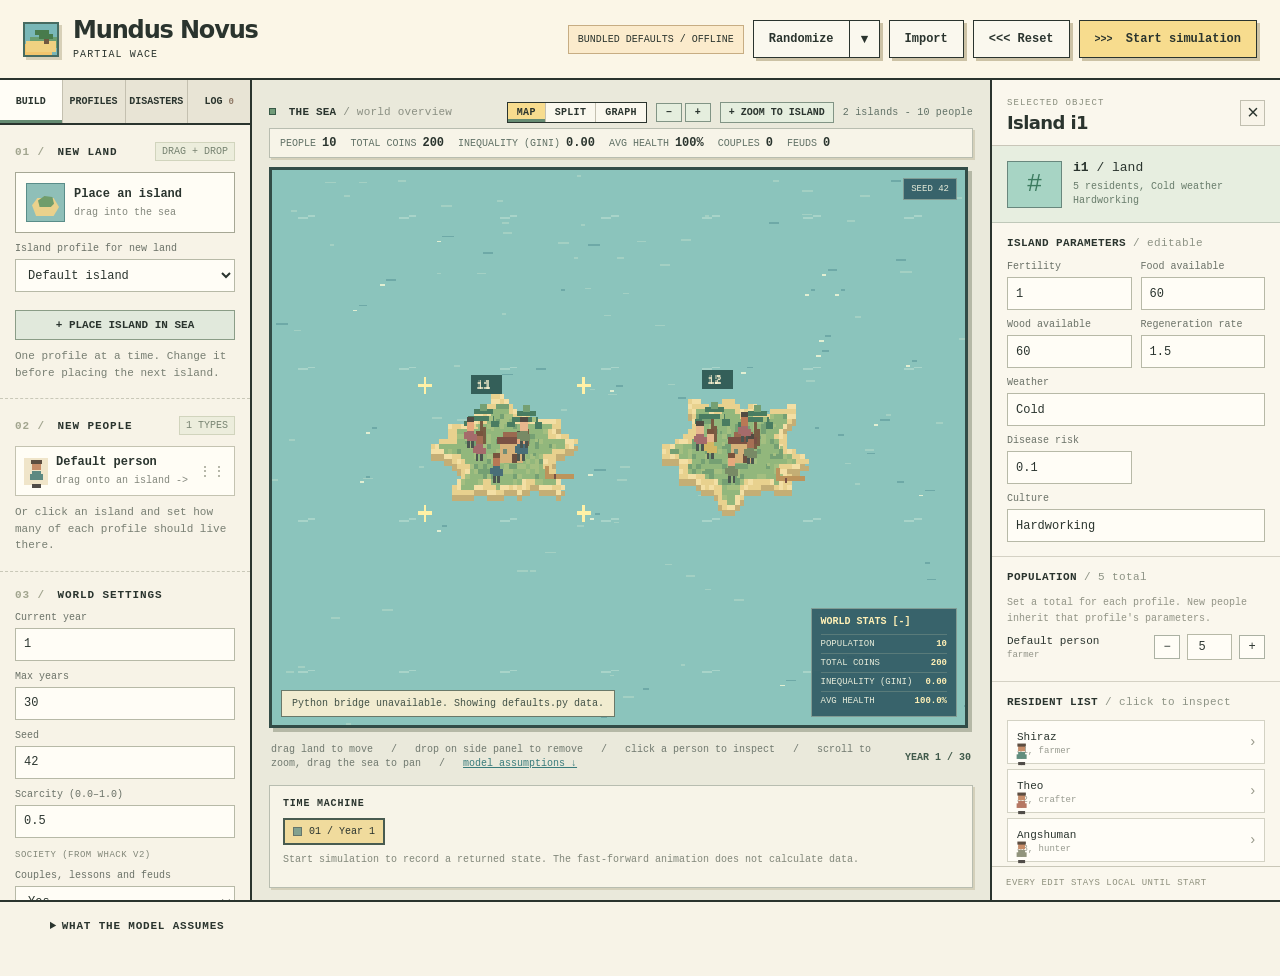
==== commit 6a5ddd44: "Updated name of the program" ====
--- a/src/index.html
+++ b/src/index.html
@@ -4,14 +4,14 @@
   <meta charset="UTF-8" />
   <meta name="viewport" content="width=device-width, initial-scale=1" />
   <meta name="theme-color" content="#f4eedc" />
-  <title>Partial Wace Island Simulator</title>
+  <title>Partial Wace Mundus Novus</title>
   <link rel="stylesheet" href="./styles.css" />
   <link rel="stylesheet" href="./merge.css" />
 </head>
 <body>
   <div id="app">
     <header class="masthead">
-      <div class="brand"><div class="brand-stamp" aria-hidden="true"><i></i><i></i><i></i></div><div><h1>Island Population Simulator</h1><div class="subbrand">PARTIAL WACE</div></div></div>
+      <div class="brand"><div class="brand-stamp" aria-hidden="true"><i></i><i></i><i></i></div><div><h1>Mundus Novus</h1><div class="subbrand">PARTIAL WACE</div></div></div>
       <div class="header-actions">
         <div id="connectionStatus" class="status-tag">CONNECTING...</div>
 
